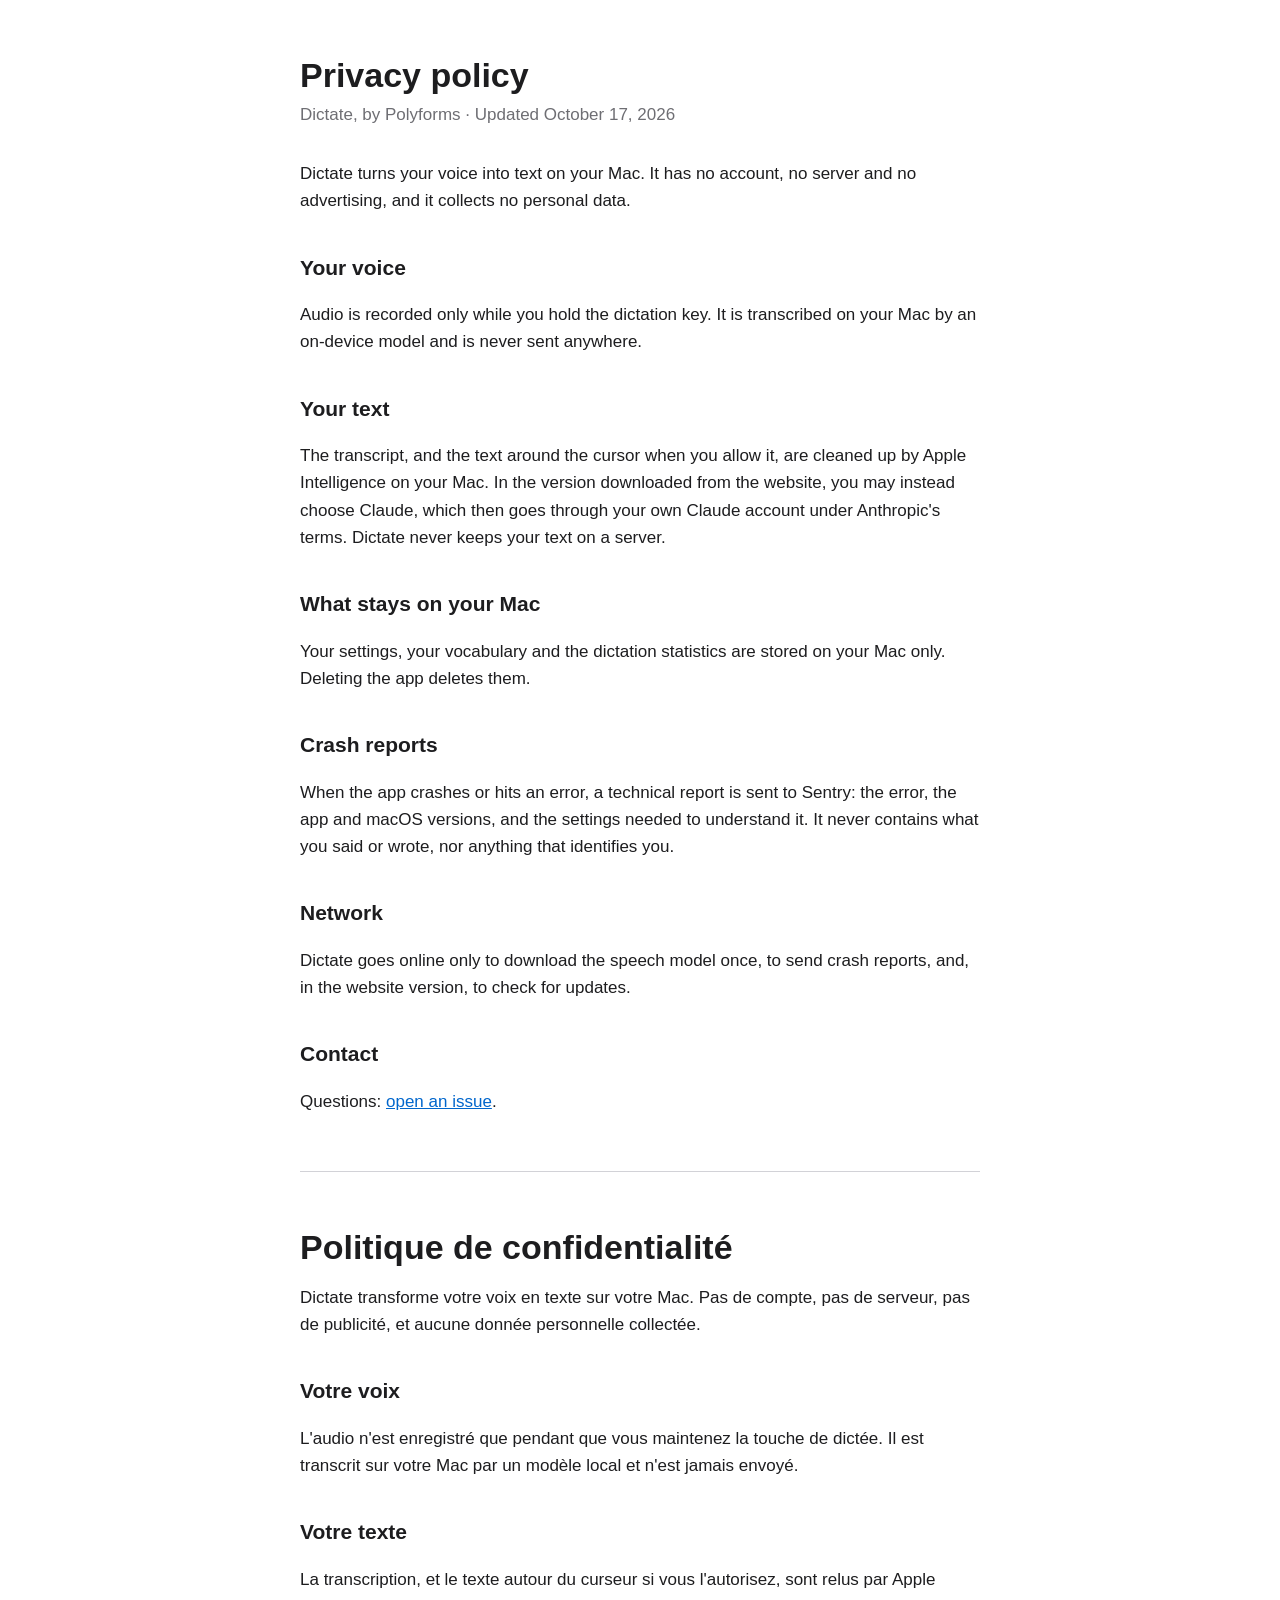
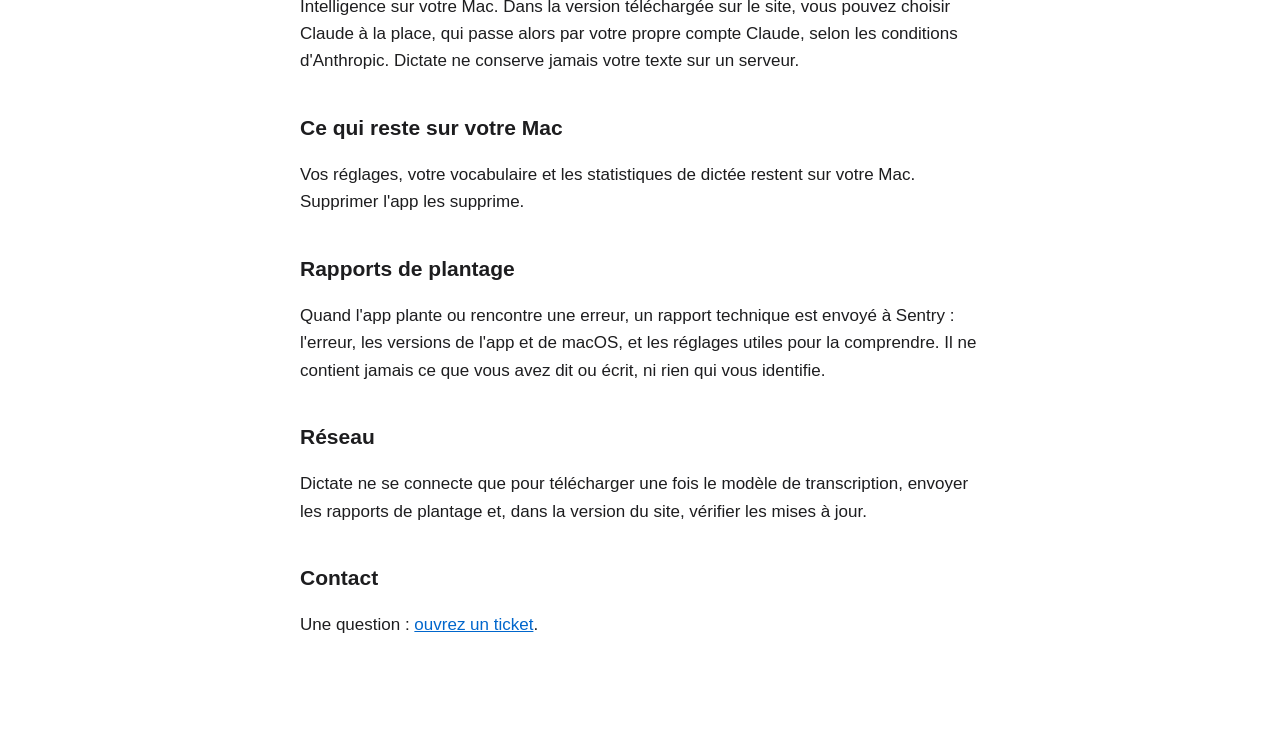
==== site/privacy.html @ 56796523 "feat(app-store): listing, price and version sync through the API - scripts/app-store/asc.rb: App Sto" ====
<!doctype html>
<html lang="en">
<head>
  <meta charset="utf-8">
  <meta name="viewport" content="width=device-width, initial-scale=1">
  <title>Dictate — Privacy policy</title>
  <meta name="description" content="What Dictate, by Polyforms, does with your voice and your text: nothing leaves your Mac.">
  <link rel="icon" href="favicon.png">
  <style>
    body { font: 17px/1.6 -apple-system, BlinkMacSystemFont, "Helvetica Neue", sans-serif; color: #1d1d1f; margin: 0; }
    main { max-width: 680px; margin: 0 auto; padding: 56px 24px 80px; }
    h1 { font-size: 34px; line-height: 1.15; margin: 0 0 6px; }
    h2 { font-size: 21px; margin: 36px 0 8px; }
    .meta { color: #6e6e73; margin: 0 0 32px; }
    hr { border: 0; border-top: 1px solid #d2d2d7; margin: 56px 0; }
    a { color: #0066cc; }
  </style>
</head>
<body>
<main>
  <h1>Privacy policy</h1>
  <p class="meta">Dictate, by Polyforms · Updated October 17, 2026</p>

  <p>Dictate turns your voice into text on your Mac. It has no account, no server and no advertising, and it collects no personal data.</p>

  <h2>Your voice</h2>
  <p>Audio is recorded only while you hold the dictation key. It is transcribed on your Mac by an on-device model and is never sent anywhere.</p>

  <h2>Your text</h2>
  <p>The transcript, and the text around the cursor when you allow it, are cleaned up by Apple Intelligence on your Mac. In the version downloaded from the website, you may instead choose Claude, which then goes through your own Claude account under Anthropic's terms. Dictate never keeps your text on a server.</p>

  <h2>What stays on your Mac</h2>
  <p>Your settings, your vocabulary and the dictation statistics are stored on your Mac only. Deleting the app deletes them.</p>

  <h2>Crash reports</h2>
  <p>When the app crashes or hits an error, a technical report is sent to Sentry: the error, the app and macOS versions, and the settings needed to understand it. It never contains what you said or wrote, nor anything that identifies you.</p>

  <h2>Network</h2>
  <p>Dictate goes online only to download the speech model once, to send crash reports, and, in the website version, to check for updates.</p>

  <h2>Contact</h2>
  <p>Questions: <a href="https://github.com/moifort/dictate/issues">open an issue</a>.</p>

  <hr>

  <h1 lang="fr">Politique de confidentialité</h1>
  <div lang="fr">
  <p>Dictate transforme votre voix en texte sur votre Mac. Pas de compte, pas de serveur, pas de publicité, et aucune donnée personnelle collectée.</p>
  <h2>Votre voix</h2>
  <p>L'audio n'est enregistré que pendant que vous maintenez la touche de dictée. Il est transcrit sur votre Mac par un modèle local et n'est jamais envoyé.</p>
  <h2>Votre texte</h2>
  <p>La transcription, et le texte autour du curseur si vous l'autorisez, sont relus par Apple Intelligence sur votre Mac. Dans la version téléchargée sur le site, vous pouvez choisir Claude à la place, qui passe alors par votre propre compte Claude, selon les conditions d'Anthropic. Dictate ne conserve jamais votre texte sur un serveur.</p>
  <h2>Ce qui reste sur votre Mac</h2>
  <p>Vos réglages, votre vocabulaire et les statistiques de dictée restent sur votre Mac. Supprimer l'app les supprime.</p>
  <h2>Rapports de plantage</h2>
  <p>Quand l'app plante ou rencontre une erreur, un rapport technique est envoyé à Sentry : l'erreur, les versions de l'app et de macOS, et les réglages utiles pour la comprendre. Il ne contient jamais ce que vous avez dit ou écrit, ni rien qui vous identifie.</p>
  <h2>Réseau</h2>
  <p>Dictate ne se connecte que pour télécharger une fois le modèle de transcription, envoyer les rapports de plantage et, dans la version du site, vérifier les mises à jour.</p>
  <h2>Contact</h2>
  <p>Une question : <a href="https://github.com/moifort/dictate/issues">ouvrez un ticket</a>.</p>
  </div>
</main>
</body>
</html>
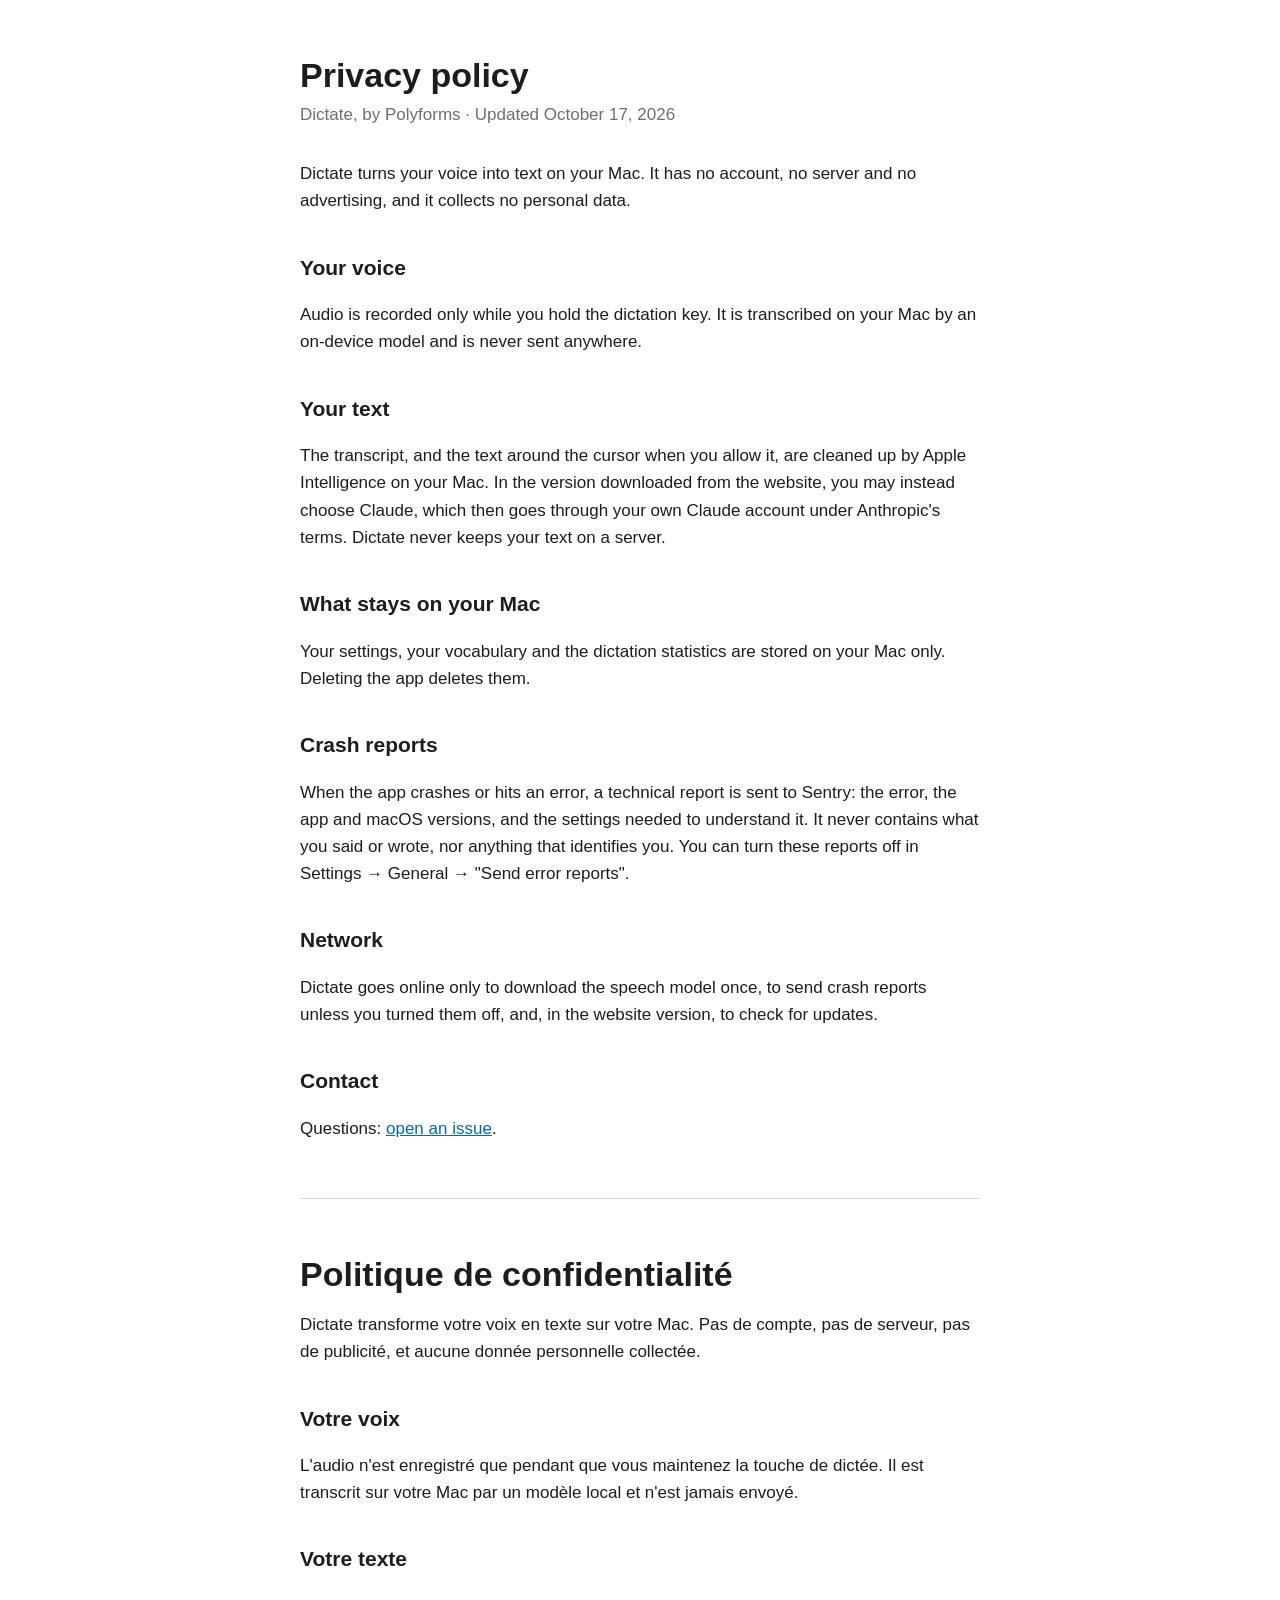
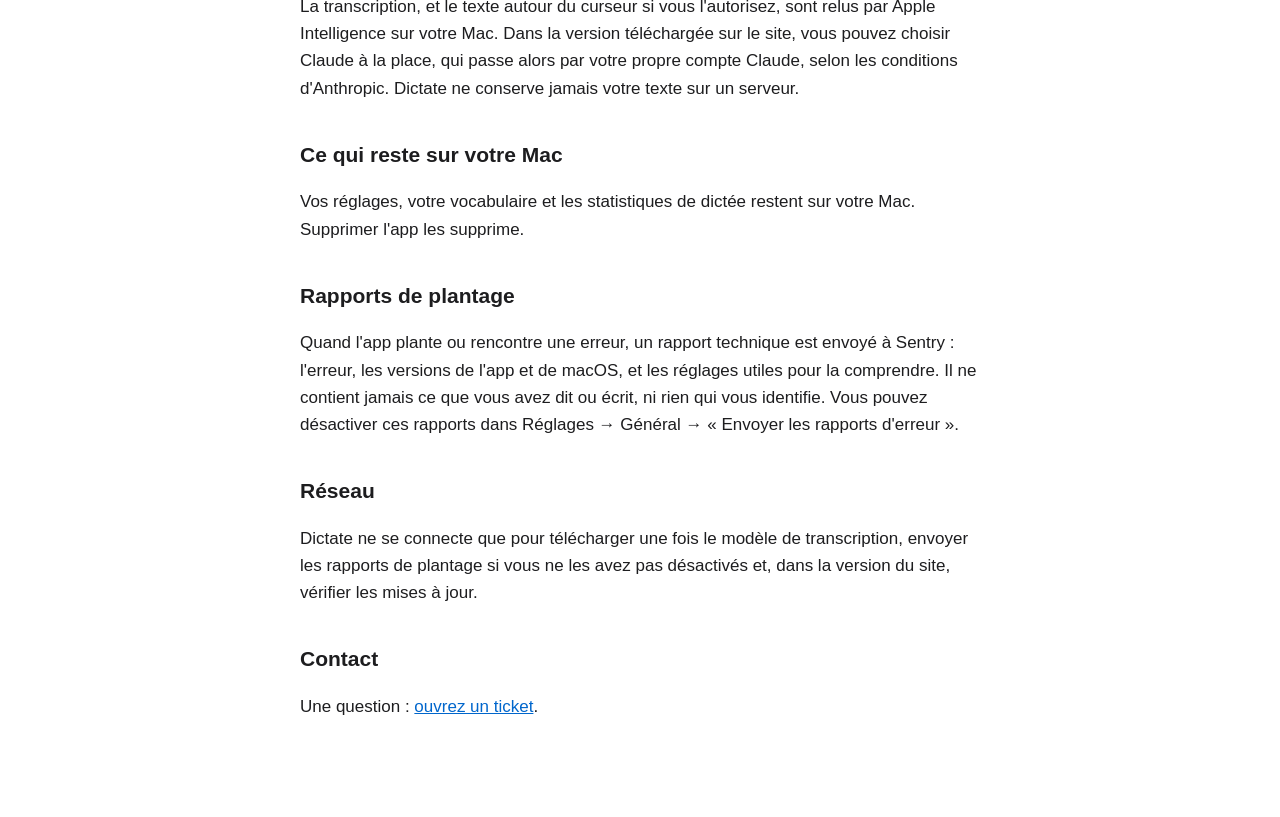
==== commit 5dc6695c: "feat(settings): a "send error reports" switch, on by default Audit #29. Nothing let the user turn th" ====
--- a/site/privacy.html
+++ b/site/privacy.html
@@ -33,10 +33,10 @@
   <p>Your settings, your vocabulary and the dictation statistics are stored on your Mac only. Deleting the app deletes them.</p>
 
   <h2>Crash reports</h2>
-  <p>When the app crashes or hits an error, a technical report is sent to Sentry: the error, the app and macOS versions, and the settings needed to understand it. It never contains what you said or wrote, nor anything that identifies you.</p>
+  <p>When the app crashes or hits an error, a technical report is sent to Sentry: the error, the app and macOS versions, and the settings needed to understand it. It never contains what you said or wrote, nor anything that identifies you. You can turn these reports off in Settings → General → "Send error reports".</p>
 
   <h2>Network</h2>
-  <p>Dictate goes online only to download the speech model once, to send crash reports, and, in the website version, to check for updates.</p>
+  <p>Dictate goes online only to download the speech model once, to send crash reports unless you turned them off, and, in the website version, to check for updates.</p>
 
   <h2>Contact</h2>
   <p>Questions: <a href="https://github.com/moifort/dictate/issues">open an issue</a>.</p>
@@ -53,9 +53,9 @@
   <h2>Ce qui reste sur votre Mac</h2>
   <p>Vos réglages, votre vocabulaire et les statistiques de dictée restent sur votre Mac. Supprimer l'app les supprime.</p>
   <h2>Rapports de plantage</h2>
-  <p>Quand l'app plante ou rencontre une erreur, un rapport technique est envoyé à Sentry : l'erreur, les versions de l'app et de macOS, et les réglages utiles pour la comprendre. Il ne contient jamais ce que vous avez dit ou écrit, ni rien qui vous identifie.</p>
+  <p>Quand l'app plante ou rencontre une erreur, un rapport technique est envoyé à Sentry : l'erreur, les versions de l'app et de macOS, et les réglages utiles pour la comprendre. Il ne contient jamais ce que vous avez dit ou écrit, ni rien qui vous identifie. Vous pouvez désactiver ces rapports dans Réglages → Général → « Envoyer les rapports d'erreur ».</p>
   <h2>Réseau</h2>
-  <p>Dictate ne se connecte que pour télécharger une fois le modèle de transcription, envoyer les rapports de plantage et, dans la version du site, vérifier les mises à jour.</p>
+  <p>Dictate ne se connecte que pour télécharger une fois le modèle de transcription, envoyer les rapports de plantage si vous ne les avez pas désactivés et, dans la version du site, vérifier les mises à jour.</p>
   <h2>Contact</h2>
   <p>Une question : <a href="https://github.com/moifort/dictate/issues">ouvrez un ticket</a>.</p>
   </div>
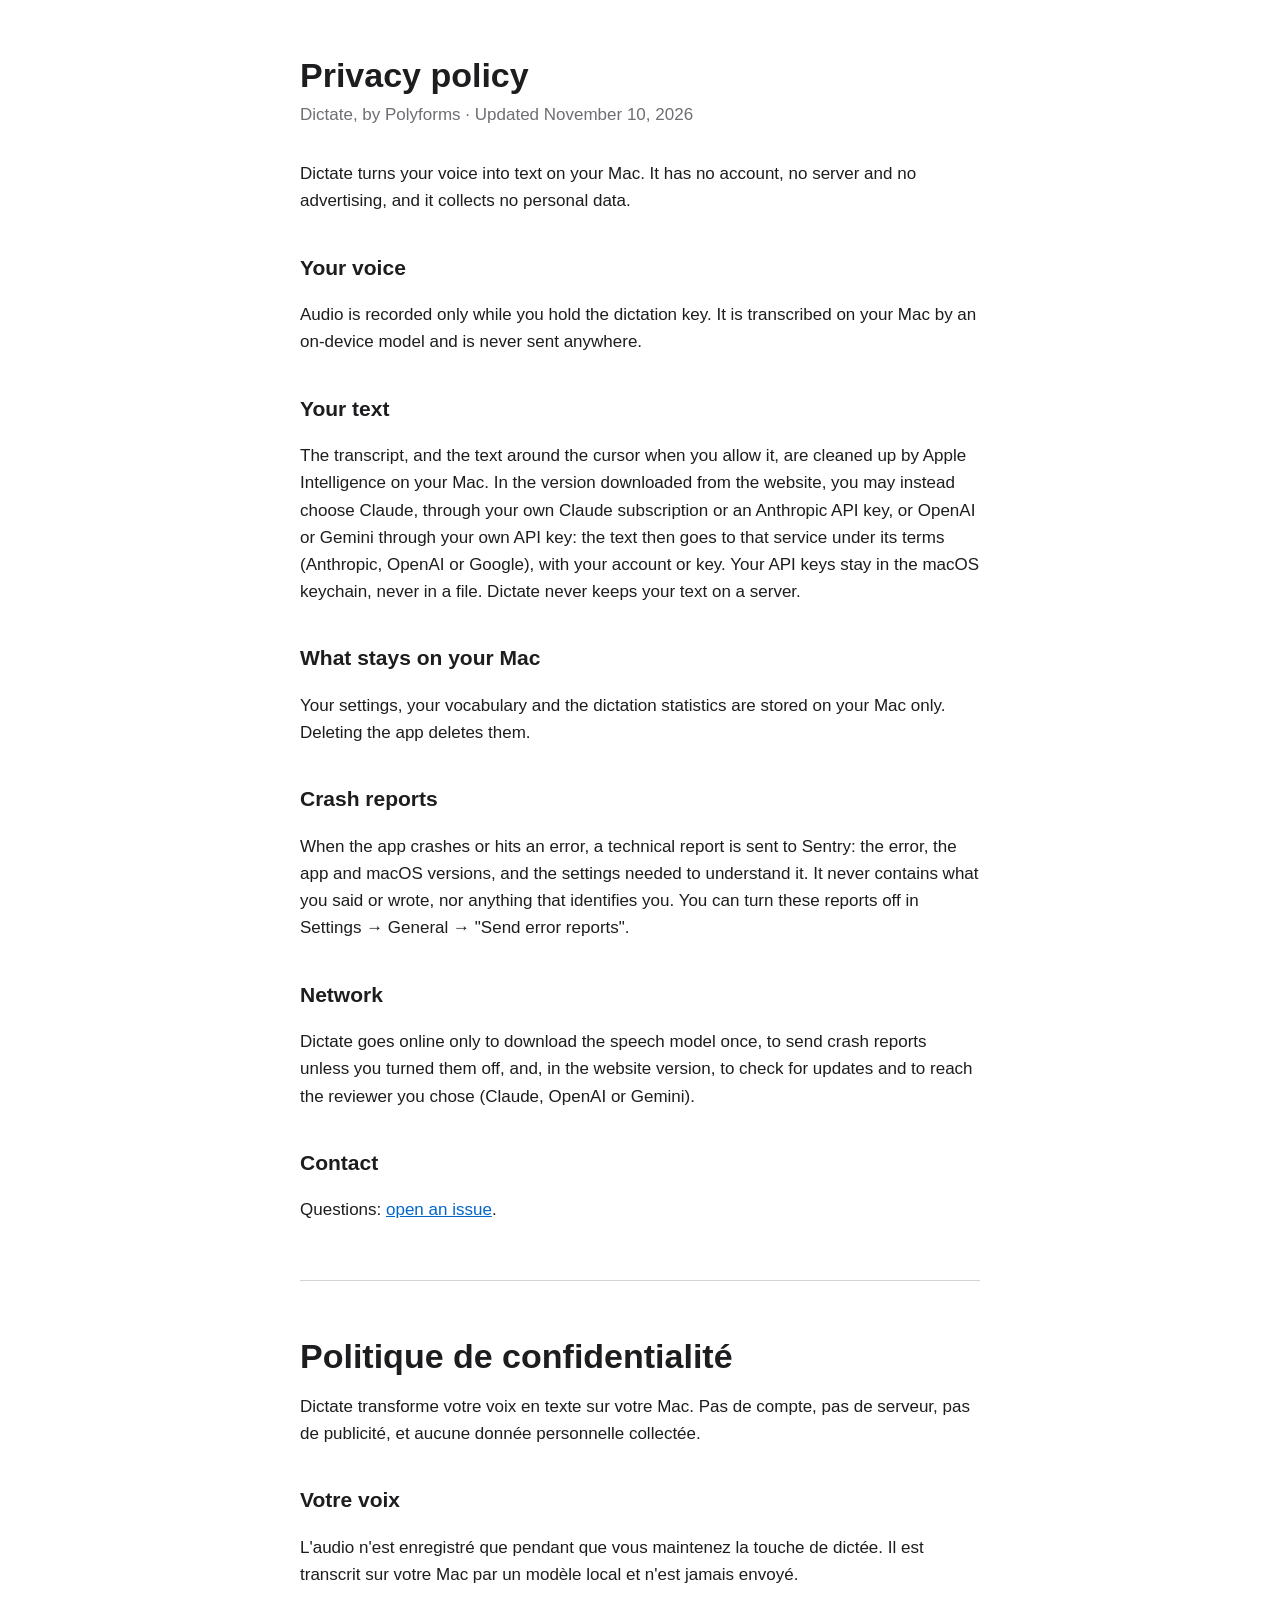
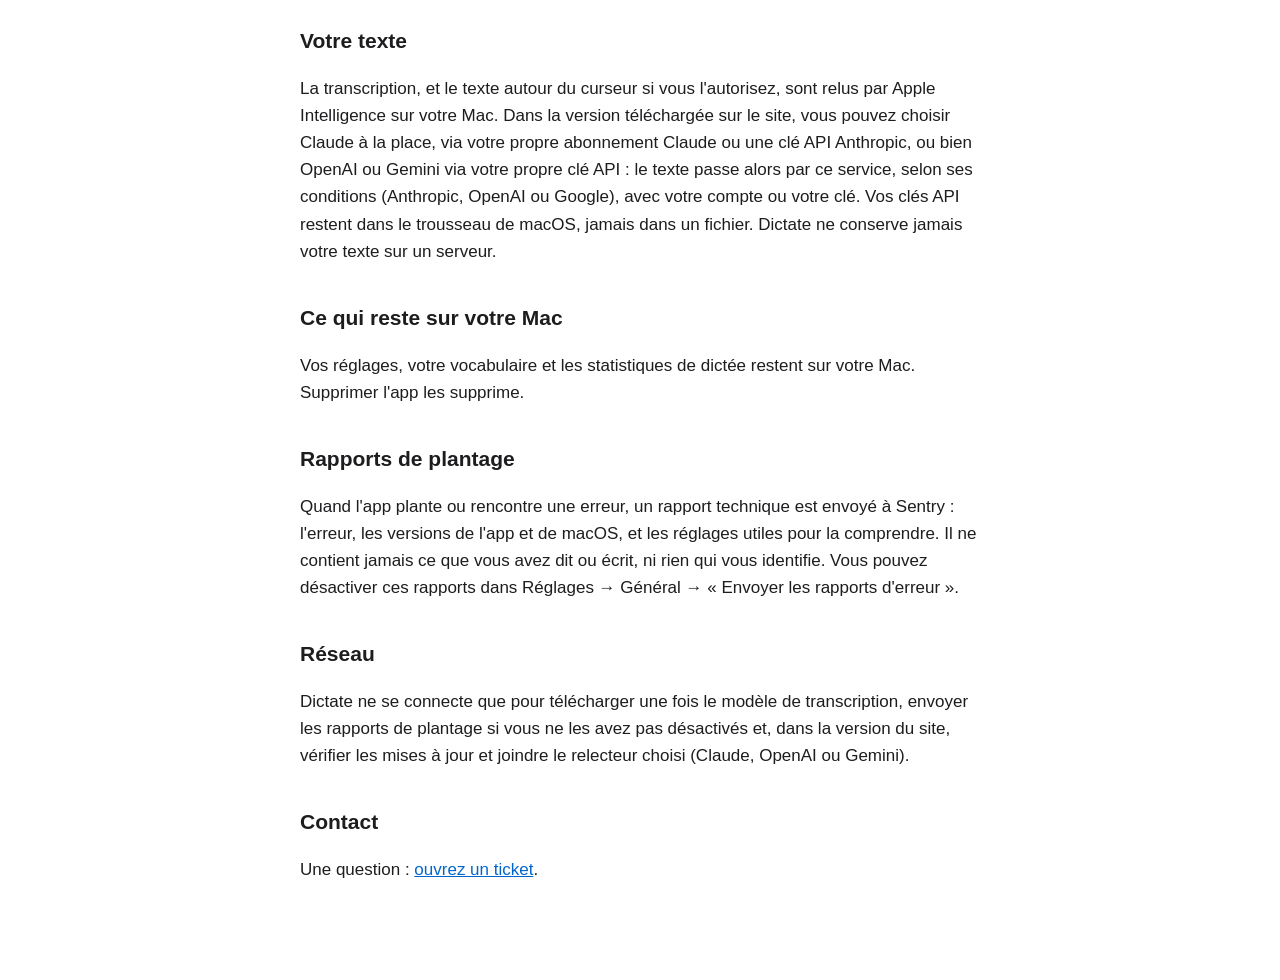
==== commit 06b361c9: "docs(site): the privacy policy names every reviewer and where the keys live The policy only named Cl" ====
--- a/site/privacy.html
+++ b/site/privacy.html
@@ -4,7 +4,7 @@
   <meta charset="utf-8">
   <meta name="viewport" content="width=device-width, initial-scale=1">
   <title>Dictate — Privacy policy</title>
-  <meta name="description" content="What Dictate, by Polyforms, does with your voice and your text: nothing leaves your Mac.">
+  <meta name="description" content="What Dictate, by Polyforms, does with your voice and your text, and what leaves your Mac.">
   <link rel="icon" href="favicon.png">
   <style>
     body { font: 17px/1.6 -apple-system, BlinkMacSystemFont, "Helvetica Neue", sans-serif; color: #1d1d1f; margin: 0; }
@@ -19,7 +19,7 @@
 <body>
 <main>
   <h1>Privacy policy</h1>
-  <p class="meta">Dictate, by Polyforms · Updated October 17, 2026</p>
+  <p class="meta">Dictate, by Polyforms · Updated November 10, 2026</p>
 
   <p>Dictate turns your voice into text on your Mac. It has no account, no server and no advertising, and it collects no personal data.</p>
 
@@ -27,7 +27,7 @@
   <p>Audio is recorded only while you hold the dictation key. It is transcribed on your Mac by an on-device model and is never sent anywhere.</p>
 
   <h2>Your text</h2>
-  <p>The transcript, and the text around the cursor when you allow it, are cleaned up by Apple Intelligence on your Mac. In the version downloaded from the website, you may instead choose Claude, which then goes through your own Claude account under Anthropic's terms. Dictate never keeps your text on a server.</p>
+  <p>The transcript, and the text around the cursor when you allow it, are cleaned up by Apple Intelligence on your Mac. In the version downloaded from the website, you may instead choose Claude, through your own Claude subscription or an Anthropic API key, or OpenAI or Gemini through your own API key: the text then goes to that service under its terms (Anthropic, OpenAI or Google), with your account or key. Your API keys stay in the macOS keychain, never in a file. Dictate never keeps your text on a server.</p>
 
   <h2>What stays on your Mac</h2>
   <p>Your settings, your vocabulary and the dictation statistics are stored on your Mac only. Deleting the app deletes them.</p>
@@ -36,7 +36,7 @@
   <p>When the app crashes or hits an error, a technical report is sent to Sentry: the error, the app and macOS versions, and the settings needed to understand it. It never contains what you said or wrote, nor anything that identifies you. You can turn these reports off in Settings → General → "Send error reports".</p>
 
   <h2>Network</h2>
-  <p>Dictate goes online only to download the speech model once, to send crash reports unless you turned them off, and, in the website version, to check for updates.</p>
+  <p>Dictate goes online only to download the speech model once, to send crash reports unless you turned them off, and, in the website version, to check for updates and to reach the reviewer you chose (Claude, OpenAI or Gemini).</p>
 
   <h2>Contact</h2>
   <p>Questions: <a href="https://github.com/moifort/dictate/issues">open an issue</a>.</p>
@@ -49,13 +49,13 @@
   <h2>Votre voix</h2>
   <p>L'audio n'est enregistré que pendant que vous maintenez la touche de dictée. Il est transcrit sur votre Mac par un modèle local et n'est jamais envoyé.</p>
   <h2>Votre texte</h2>
-  <p>La transcription, et le texte autour du curseur si vous l'autorisez, sont relus par Apple Intelligence sur votre Mac. Dans la version téléchargée sur le site, vous pouvez choisir Claude à la place, qui passe alors par votre propre compte Claude, selon les conditions d'Anthropic. Dictate ne conserve jamais votre texte sur un serveur.</p>
+  <p>La transcription, et le texte autour du curseur si vous l'autorisez, sont relus par Apple Intelligence sur votre Mac. Dans la version téléchargée sur le site, vous pouvez choisir Claude à la place, via votre propre abonnement Claude ou une clé API Anthropic, ou bien OpenAI ou Gemini via votre propre clé API : le texte passe alors par ce service, selon ses conditions (Anthropic, OpenAI ou Google), avec votre compte ou votre clé. Vos clés API restent dans le trousseau de macOS, jamais dans un fichier. Dictate ne conserve jamais votre texte sur un serveur.</p>
   <h2>Ce qui reste sur votre Mac</h2>
   <p>Vos réglages, votre vocabulaire et les statistiques de dictée restent sur votre Mac. Supprimer l'app les supprime.</p>
   <h2>Rapports de plantage</h2>
   <p>Quand l'app plante ou rencontre une erreur, un rapport technique est envoyé à Sentry : l'erreur, les versions de l'app et de macOS, et les réglages utiles pour la comprendre. Il ne contient jamais ce que vous avez dit ou écrit, ni rien qui vous identifie. Vous pouvez désactiver ces rapports dans Réglages → Général → « Envoyer les rapports d'erreur ».</p>
   <h2>Réseau</h2>
-  <p>Dictate ne se connecte que pour télécharger une fois le modèle de transcription, envoyer les rapports de plantage si vous ne les avez pas désactivés et, dans la version du site, vérifier les mises à jour.</p>
+  <p>Dictate ne se connecte que pour télécharger une fois le modèle de transcription, envoyer les rapports de plantage si vous ne les avez pas désactivés et, dans la version du site, vérifier les mises à jour et joindre le relecteur choisi (Claude, OpenAI ou Gemini).</p>
   <h2>Contact</h2>
   <p>Une question : <a href="https://github.com/moifort/dictate/issues">ouvrez un ticket</a>.</p>
   </div>
